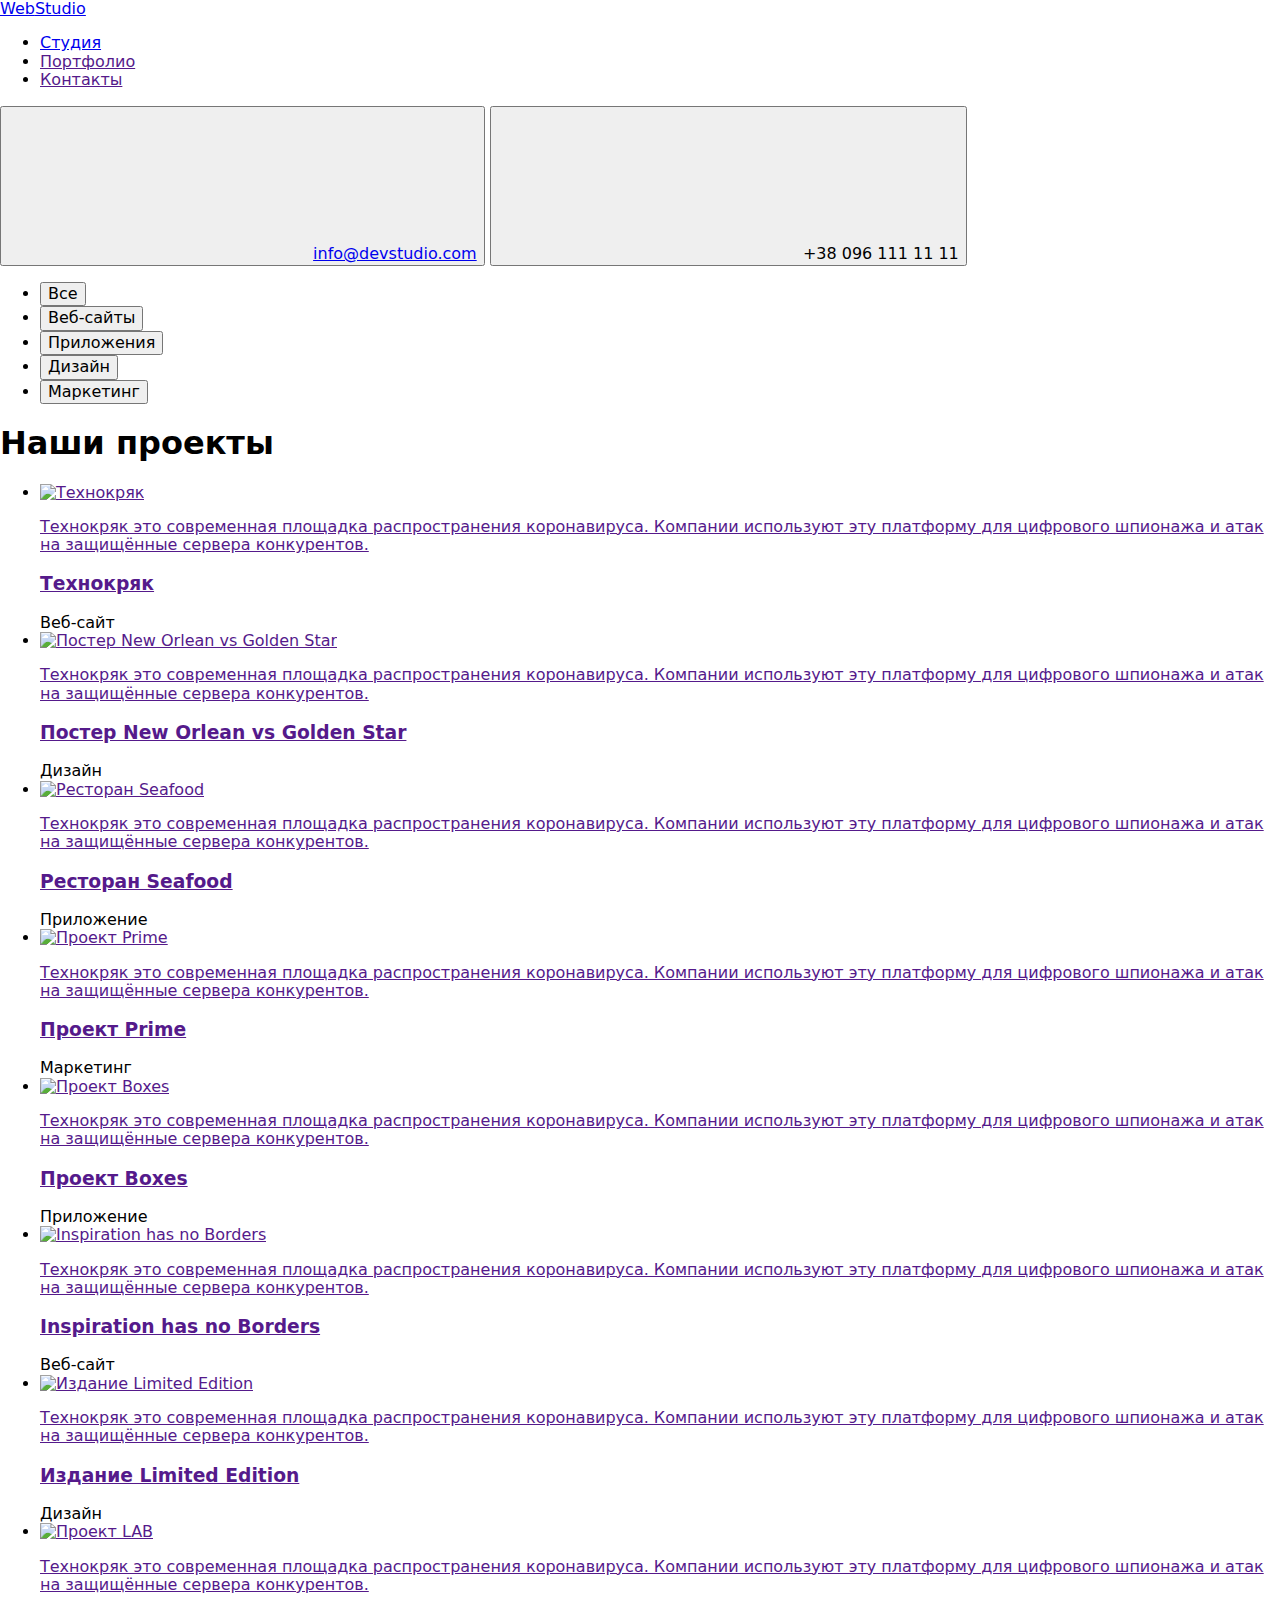
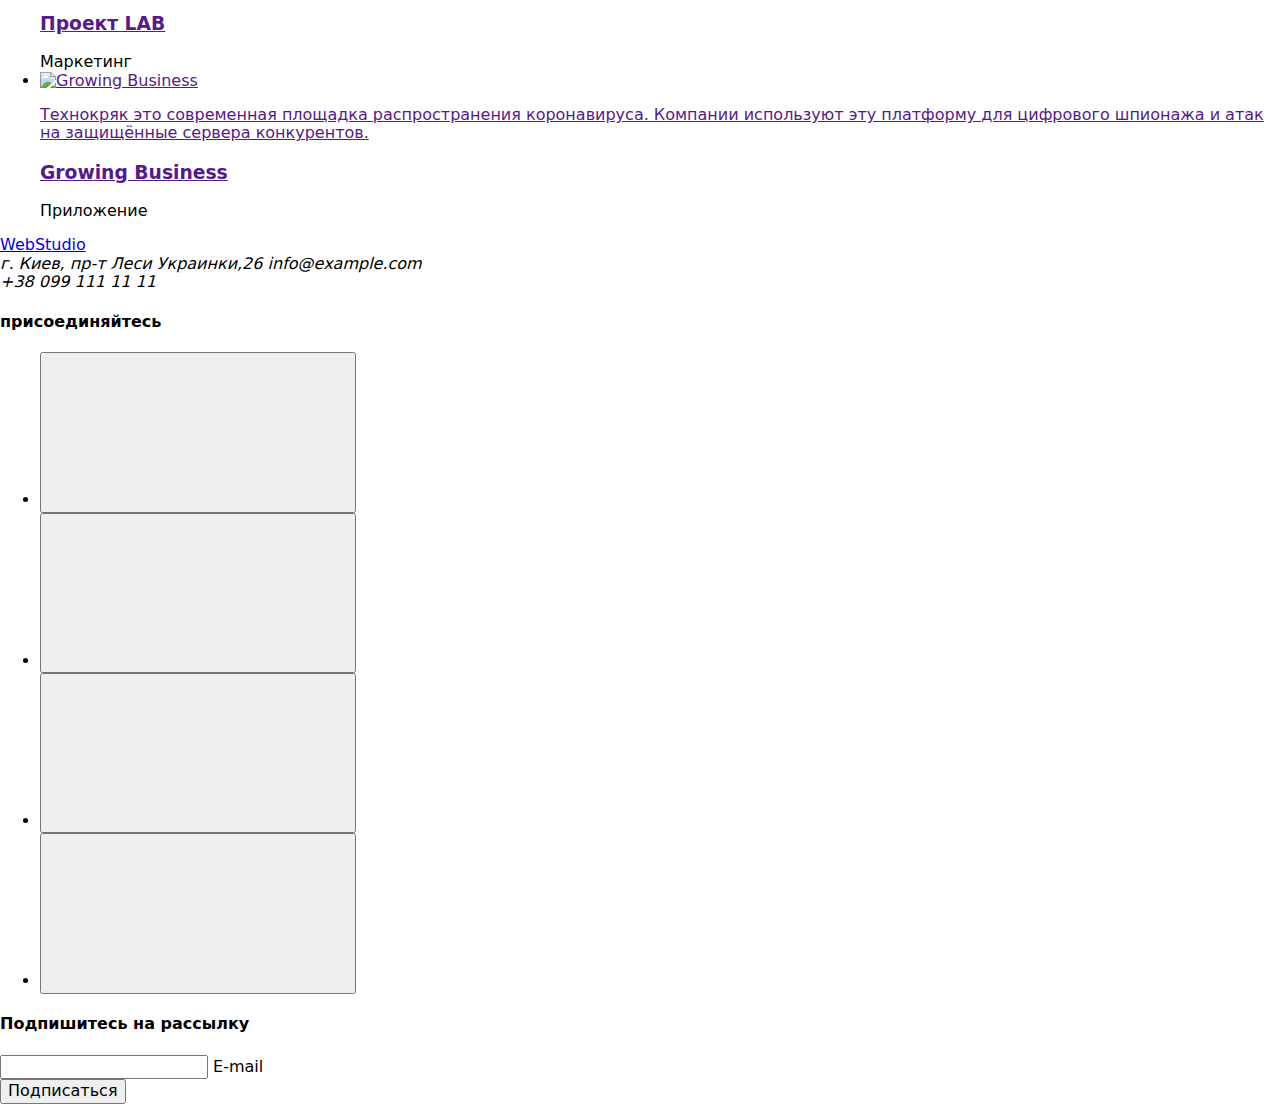
==== portfolio.html @ 4870b4e9 "Add files via upload" ====
<!DOCTYPE html>
<html lang="ru">
  <head>
    <meta charset="UTF-8" />
    <meta name="viewport" content="width=device-width, initial-scale=1.0" />
    <title>Document</title>
    <link href="https://fonts.googleapis.com/css2?family=Raleway:wght@400;700&family=Roboto:wght@400;700;900&display=swap"
      rel="stylesheet">
    <link rel="stylesheet" href="https://cdnjs.cloudflare.com/ajax/libs/modern-normalize/0.6.0/modern-normalize.min.css">
    <link rel="stylesheet" href="./css/style.css" />
  <body>
    <!-- header -->
    <header>
      <nav class="container no-margin header-margin">
        <div class="flex center">
          <a class="logo" href="./index.html">Web<span class="black-logo">Studio</span></a>
          <ul class="list flex">
            <li><a class="nav-text interactive" href="./index.html">Студия</a></li>
            <li><a class="nav-text interactive current" href="">Портфолио</a></li>
            <li><a class="nav-text interactive" href="">Контакты</a></li>
          </ul>
          <address class="flex adress">
            <div>
              <button class="mail-button">
                <svg class="mail-button-icon">
                  <use href="./img/sprite2.svg#icon-envelope"></use>
                </svg>
                <a class="e-mail-address" href="info@devstudio.com">info@devstudio.com</a>
              </button>
              <button class="mail-button">
                <svg class="phone-icon">
                  <use href="./img/sprite2.svg#icon-phone" icon-phone></use>
                </svg>
                <span class="interactive">+38 096 111 11 11</span>
              </button>
            </div>
          </address>
        </div>
        </nav>
    </header>
    <main>
      <!-- upper navigation -->
      <section>
        <div class="container">
          <ul class="flex nav-center">
            <li>
              <button class="portfolio-nav m-n">Все</button>
            </li>
            <li>
              <button class="portfolio-nav m-n">Веб-сайты</button>
            </li>
            <li>
              <button class="portfolio-nav m-n">Приложения</button>
            </li>
            <li>
              <button class="portfolio-nav m-n">Дизайн</button>
            </li>
            <li>
              <button class="portfolio-nav">Маркетинг</button>
            </li>
          </ul>
        </div>
      </section>
      <!-- our projects -->
      
      <section>
        <div class="container">
        <h1 class="opacity">Наши проекты</h1>
        <ul class="flex-container">
          <li class="flex-element border">
            <a href="">
              <div class="our-projects wow ">
                <img class="pic" src="./img/portfolio images/img1.jpg" alt="Технокряк" />
                <div class="projects-overlay">
                <p class="projects-description">
                  Технокряк это современная площадка распространения коронавируса.
                  Компании используют эту платформу для цифрового шпионажа и атак на
                  защищённые сервера конкурентов.
              </p></div>
            </div>
            <h3 class="interactive black-item">Технокряк</h3>
            </a>
            <div class="kind-of-projects">Веб-сайт</div>
            
          </li>
          <li class="flex-element border">
            <a href="">
              <div class="our-projects wow">
                <img
                src="./img/portfolio images/img2.jpg"
                alt="Постер New Orlean vs Golden Star"/>
                <div class="projects-overlay">
                  <p class="projects-description">
                    Технокряк это современная площадка распространения коронавируса.
                    Компании используют эту платформу для цифрового шпионажа и атак на
                    защищённые сервера конкурентов.
                  </p>
                </div>
              </div>
            <h3 class="interactive black-item">Постер New Orlean vs Golden Star</h3></a>
            <div class="kind-of-projects">Дизайн</div>
          </li>
          <li class="flex-element border">
            <a href="">
              <div class="our-projects wow">
              <img 
                src="./img/portfolio images/img3.jpg"
                alt="Ресторан Seafood"/>
                <div class="projects-overlay">
                <p class="projects-description">
                  Технокряк это современная площадка распространения коронавируса.
                  Компании используют эту платформу для цифрового шпионажа и атак на
                  защищённые сервера конкурентов.
                </p>
                </div>
                </div>
              <h3 class="interactive black-item">Ресторан Seafood</h3></a>
            <div class="kind-of-projects">Приложение</div>
            
          </li>
          <li class="flex-element border">
            <a href="">
              <div class="our-projects wow">
              <img src="./img/portfolio images/img4.jpg" alt="Проект Prime"/>
              <div class="projects-overlay">
              <p class="projects-description">
                Технокряк это современная площадка распространения коронавируса.
                Компании используют эту платформу для цифрового шпионажа и атак на
                защищённые сервера конкурентов.
              </p>
              </div>
              </div>
              <h3 class="interactive black-item">Проект Prime</h3>
              </a>
            <div class="kind-of-projects">Маркетинг</div>
          
          </li>
          <li class="flex-element border">
            <a href="">
              <div class="our-projects wow">
              <img src="./img/portfolio images/img5.jpg" alt="Проект Boxes"/>
              <div class="projects-overlay">
              <p class="projects-description">
                Технокряк это современная площадка распространения коронавируса.
                Компании используют эту платформу для цифрового шпионажа и атак на
                защищённые сервера конкурентов.
              </p>
              </div>
              </div>
              <h3 class="interactive black-item">Проект Boxes</h3>
              </a>
            <div class="kind-of-projects">Приложение</div>
            
          </li>
          <li class="flex-element border">
            <a href="">
              <div class="our-projects wow">
              <img
                src="./img/portfolio images/img6.jpg"
                alt="Inspiration has no Borders"/>
                <div class="projects-overlay">
              <p class="projects-description">
                Технокряк это современная площадка распространения коронавируса.
                Компании используют эту платформу для цифрового шпионажа и атак на
                защищённые сервера конкурентов.
              </p>
              </div>
              </div>
              <h3 class="interactive black-item">Inspiration has no Borders</h3>
              </a>
            <div class="kind-of-projects">Веб-сайт</div>
            
          </li>
          <li class="flex-element border">
            <a href="">
              <div class="our-projects wow">
              <img
                src="./img/portfolio images/img7.jpg"
                alt="Издание Limited Edition"/>
                <div class="projects-overlay">
              <p class="projects-description">
                Технокряк это современная площадка распространения коронавируса.
                Компании используют эту платформу для цифрового шпионажа и атак на
                защищённые сервера конкурентов.
              </p>
              </div>
              </div>
              <h3 class="interactive black-item">Издание Limited Edition</h3>
              </a>
            <div class="kind-of-projects">Дизайн</div>
            
          </li>
          <li class="flex-element border">
            <a href="">
              <div class="our-projects wow">
              <img src="./img/portfolio images/img8.jpg" alt="Проект LAB" />
              <div class="projects-overlay">
              <p class="projects-description">
                Технокряк это современная площадка распространения коронавируса.
                Компании используют эту платформу для цифрового шпионажа и атак на
                защищённые сервера конкурентов.
              </p>
              </div>
              </div>
              <h3 class="interactive black-item">Проект LAB</h3>
            </a>
            <div class="kind-of-projects">Маркетинг</div>
            </li>
          <li class="flex-element border">
            <a href="">
              <div class="our-projects wow">
              <img
                src="./img/portfolio images/img9.jpg"
                alt="Growing Business"/>
                <div class="projects-overlay">
                <p class="projects-description">Технокряк это современная площадка распространения коронавируса.
                Компании используют эту платформу для цифрового шпионажа и атак на
                защищённые сервера конкурентов.</p>
                </div>
              </div>
              <h3 class="interactive black-item">Growing Business</h3>
            </a>
            <div class="kind-of-projects">Приложение
            </div>
          </li>
        </ul>
        </div>
      </section>
    </main>
    <!-- footer -->
  <footer class="bgcolor">
    <div class="container all-footer flex-base">
      <div class="footer-address">
        <a class="logo" href="./index.html">Web<span class="white">Studio</span></a>
        <address class="white">
          г. Киев, пр-т Леси Украинки,26
          info@example.com <br>
          +38 099 111 11 11
        </address>
      </div>
      <div class="join">
        <h4>присоединяйтесь</h4>
        <ul class="flex nav-center adress">
          <li>
            <button class="social-footer">
              <svg class="social-footer-icon">
                <use href="./img/sprite.svg#icon-instagram"></use>
              </svg>
            </button>
          </li>
          <li>
            <button class="social-footer">
              <svg class="social-footer-icon">
                <use href="./img/sprite.svg#icon-twitter"></use>
              </svg>
            </button>
          </li>
          <li>
            <button class="social-footer">
              <svg class="social-footer-icon">
                <use href="./img/sprite.svg#icon-facebook"></use>
              </svg>
            </button>
          </li>
          <li>
            <button class="social-footer">
              <svg class="social-footer-icon">
                <use href="./img/sprite.svg#icon-linkedin"></use>
              </svg>
            </button>
          </li>
        </ul>
      </div>
      <div class="subscribe-section">
        <h4 class="footer flex">Подпишитесь на рассылку</h4>
        <div class="e-mail-button">
          <input class="subscribe" type="text" name="e-mail">
          <label class="e-mail" for="e-mail">E-mail</label>
        </div>
      </div>
      <button class="send">Подписаться</button>
  
    </div>
  
  </footer>
  </body>
</html>
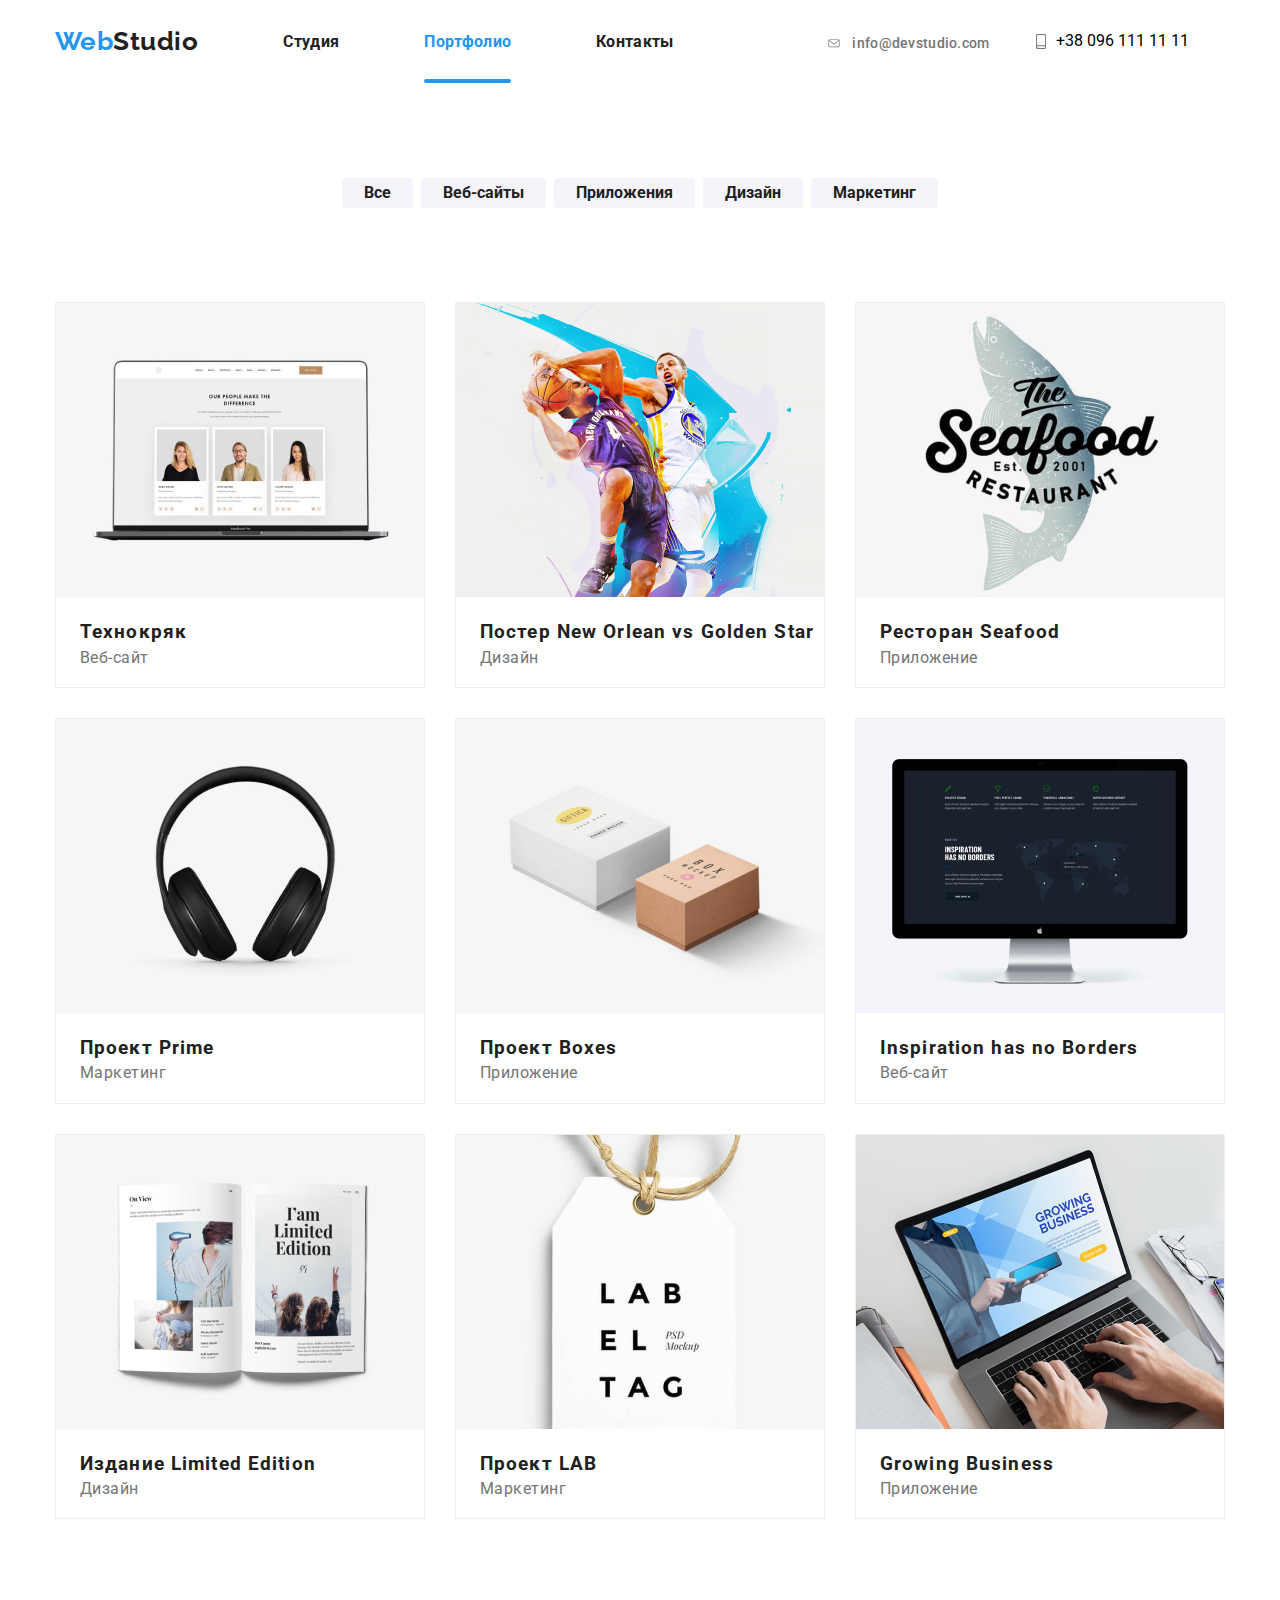
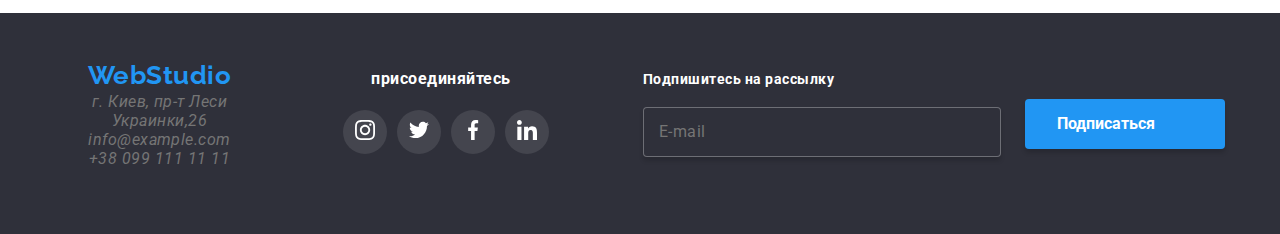
==== commit 84e479db: "sass" ====
--- a/portfolio.html
+++ b/portfolio.html
@@ -7,7 +7,7 @@
     <link href="https://fonts.googleapis.com/css2?family=Raleway:wght@400;700&family=Roboto:wght@400;700;900&display=swap"
       rel="stylesheet">
     <link rel="stylesheet" href="https://cdnjs.cloudflare.com/ajax/libs/modern-normalize/0.6.0/modern-normalize.min.css">
-    <link rel="stylesheet" href="./css/style.css" />
+    <link rel="stylesheet" href="./css/main.min.css" />
   <body>
     <!-- header -->
     <header>
--- a/css/main.min.css
+++ b/css/main.min.css
@@ -0,0 +1,2 @@
+html{-webkit-box-sizing:border-box;box-sizing:border-box}ul{list-style:none;-webkit-padding-start:0;padding-inline-start:0;-webkit-margin-before:0;margin-block-start:0;-webkit-margin-after:0;margin-block-end:0}a{text-decoration:none}h1,h2,h3,h4,ul,p{margin-top:0}body{background:#ffffff;font-family:"Roboto", sans-serif;color:#757575;letter-spacing:0.03em;font-size:16px;line-height:1.2}.pad{padding-top:94px;padding-bottom:94px}.container{position:relative;margin-left:auto;margin-right:auto;padding-left:15px;padding-right:15px;width:1200px;text-align:center}section{margin-bottom:94px}.list{list-style:none;color:#212121}.flex{display:-webkit-box;display:-ms-flexbox;display:flex;-webkit-box-align:center;-ms-flex-align:center;align-items:center}.button{font-family:inherit;display:inline-block;border-radius:4px;margin:0;padding:0}.form-field{position:relative}.flex-container{display:-webkit-box;display:-ms-flexbox;display:flex;-ms-flex-wrap:wrap;flex-wrap:wrap}.flex-element{width:370px;margin-right:30px;margin-bottom:30px}.logo{font-family:"Raleway", sans-serif;font-weight:700;color:#2196f3;font-size:26px;line-height:1.2}.black-logo{color:#212121}.nav-text.current{color:#2196f3}.no-margin{margin-bottom:0}.nav-text{color:#212121;font-family:"Roboto", sans-serif;font-weight:700;letter-spacing:0.02em;margin-left:50px;display:block;padding-top:32px;padding-bottom:32px}.nav-text:first-child{margin-left:85px}.nav-text:hover,.nav-text:focus{color:#2196f3;-webkit-transition:250ms cubic-bezier(0.4, 0, 0.2, 1);transition:250ms cubic-bezier(0.4, 0, 0.2, 1)}.current{position:relative;display:block}.current::after{content:"";width:100%;height:4px;position:absolute;display:block;bottom:0;background-color:#2196f3;border-radius:2px}.header-margin{margin-bottom:94px}.adress{margin-left:auto}.mail-button{display:-webkit-inline-box;display:-ms-inline-flexbox;display:inline-flex;-webkit-box-align:center;-ms-flex-align:center;align-items:center;border-style:none;padding-top:32px;padding-bottom:32px;background-color:#fff;text-decoration:none;margin-right:30px;cursor:pointer}.mail-button-icon{height:11.2px;width:16px;margin-right:10px;fill:#757575}.mail-button:hover .mail-button-icon{fill:#2196f3;-webkit-transition:250ms cubic-bezier(0.4, 0, 0.2, 1);transition:250ms cubic-bezier(0.4, 0, 0.2, 1)}.phone-icon{height:15px;width:10px;margin-right:10px;fill:#757575}.mail-button:hover .phone-icon{fill:#2196f3;-webkit-transition:250ms cubic-bezier(0.4, 0, 0.2, 1);transition:250ms cubic-bezier(0.4, 0, 0.2, 1)}.e-mail-address{color:#757575;font-weight:500;font-size:14px;line-height:1.2;letter-spacing:0.02em}.mail-button:hover .e-mail-address{color:#2196f3;-webkit-transition:250ms cubic-bezier(0.4, 0, 0.2, 1);transition:250ms cubic-bezier(0.4, 0, 0.2, 1)}.overlay{background-image:-webkit-gradient(linear, left top, right top, from(rgba(47,48,58,0.8)), to(rgba(47,48,58,0.8))),url("../../img/images/header img.jpg");background-image:linear-gradient(to right, rgba(47,48,58,0.8), rgba(47,48,58,0.8)),url("../../img/images/header img.jpg");height:600px;max-width:1600px;margin-left:auto;margin-right:auto}.hero-title{font-weight:900px;font-size:44px;line-height:1.36;letter-spacing:0.06em;color:#fff;padding:200px 252px;padding-bottom:0px;margin-bottom:0}.hero-order{font-weight:700;font-size:16px;line-height:1.87px;letter-spacing:0.06em;margin-top:30px;margin-bottom:200px}.button.primary{color:#fff;background-color:#2196f3;font-weight:700;font-size:16px;line-height:30px;cursor:pointer;padding:10px 32px;border:none;width:200px;height:50px}.button{font-family:inherit;display:inline-block;border-radius:4px}.modal{position:absolute;width:528px;height:581px;-webkit-box-shadow:0px 2px 1px rgba(0,0,0,0.2),0px 1px 1px rgba(0,0,0,0.14),0px 1px 3px rgba(0,0,0,0.12);box-shadow:0px 2px 1px rgba(0,0,0,0.2),0px 1px 1px rgba(0,0,0,0.14),0px 1px 3px rgba(0,0,0,0.12);left:536px;top:160px;background-color:#fff;border-radius:4px}.modal-title{font-weight:700px;font-size:20px;line-height:1.2;text-align:center;letter-spacing:0.03em;color:#212121;margin-top:40px;margin-left:40px;margin-right:40px;margin-bottom:30px}.backdrop{position:fixed;width:1600px;height:1024px;left:0px;top:0px;background:rgba(0,0,0,0.2);z-index:3}.backdrophidden{opacity:0;pointer-events:none}.space{position:relative;border:1px solid rgba(33,33,33,0.2);-webkit-box-sizing:border-box;box-sizing:border-box;border-radius:4px;width:448px;height:40px;margin-bottom:28px;cursor:pointer;padding-left:42px}.space:focus+.label{color:#2196f3;-webkit-transform:translateY(-32px);transform:translateY(-32px)}.space:not(:placeholder-shown)+label{-webkit-transform:translateY(-36px);transform:translateY(-36px)}.space:focus ~ .icon{fill:var(--accent-color)}.space:hover,.space:focus{border:1px solid #2196F3}.label{position:absolute;left:82px;top:12px;bottom:12px;font-weight:400px;font-size:14px;line-height:1.2;letter-spacing:0.01em}.comment{position:relative}.label-comment{position:absolute;left:57px;top:12px;bottom:12px;font-weight:400px;font-size:14px;line-height:1.2;letter-spacing:0.01em}.comment:focus .label-comment{color:#2196f3;-webkit-transform:translateY(-36px);transform:translateY(-36px)}.comment-space:focus+.label-comment{color:#2196f3;-webkit-transform:translateY(-32px);transform:translateY(-32px)}.comment-space{border:1px solid rgba(33,33,33,0.2);-webkit-box-sizing:border-box;box-sizing:border-box;border-radius:4px;width:448px;height:120px;cursor:pointer;margin-bottom:20px}.name.icon{position:absolute;width:12px;height:12px;top:14px;left:60px}.tel.icon{position:absolute;width:13px;height:13px;top:13.26px;left:60px}.e-mail.icon{position:absolute;width:15px;height:12px;top:14px;left:60px}.accept{display:-webkit-box;display:-ms-flexbox;display:flex;-webkit-box-align:center;-ms-flex-align:center;align-items:center;margin-left:54px;margin-bottom:30px;font-weight:400px;font-size:14px;line-height:1.7;letter-spacing:0.03em}.icon-cross{position:absolute;top:8px;right:8px;width:30px;height:30px;border:1px solid rgba(0,0,0,0.1);border-radius:50%;padding:7px;cursor:pointer}.accent{color:#2196f3}.checkbox{position:absolute;width:1px;height:1px;margin:-1px;padding:0;border:0;clip:rect(0 0 0 0);overflow:hidden}.accept-icon{margin-left:9px}.checkbox:checked+.accept-icon{background-color:#2196f3;background-image:url("../../img/vector/icon check.svg");background-size:contain;background-color:transparent}.opacity{position:absolute;opacity:0}.block{margin-left:30px}.antenna{display:inline-block;height:120px;width:270px;margin-bottom:30px;border-radius:4px;border-style:none;background-color:#F5F4FA;background-image:url("../../img/vector/antenna 1.svg");background-size:65.32px 70px;background-repeat:no-repeat;background-position:center}.clock{display:inline-block;height:120px;width:270px;border-radius:4px;border-style:none;background-color:#F5F4FA;margin-bottom:30px;background-image:url("../../img/vector/clock 1.svg");background-size:66.96px 70px;background-repeat:no-repeat;background-position:center}.diagram{display:inline-block;height:120px;width:270px;border-radius:4px;border-style:none;background-color:#F5F4FA;margin-bottom:30px;background-image:url("../../img/vector/diagram 1.svg");background-size:70px 53.69px;background-repeat:no-repeat;background-position:center}.astronaut{display:inline-block;height:120px;width:270px;border-radius:4px;border-style:none;background-color:#F5F4FA;margin-bottom:30px;background-image:url("../../img/vector/astronaut.svg");background-size:70px 70px;background-repeat:no-repeat;background-position:center}.section-title{font-size:14px;line-height:16px;color:#212121}.paragraph{font-size:14px;line-height:24px;color:#757575}.just-cont{-webkit-box-pack:justify;-ms-flex-pack:justify;justify-content:space-between}.section-item{position:relative}.section-text{content:"";position:absolute;width:100%;height:70px;background-color:rgba(47,48,58,0.8);bottom:0;color:#fff;font-weight:bold;text-transform:uppercase;font-size:14px;line-height:1.2;letter-spacing:0.03em;margin:0;padding-top:27px}.team-background{background-color:#F5F4FA}.white-background{background-color:#fff;-webkit-box-shadow:0px 2px 1px rgba(0,0,0,0.2),0px 1px 1px rgba(0,0,0,0.14),0px 1px 3px rgba(0,0,0,0.12);box-shadow:0px 2px 1px rgba(0,0,0,0.2),0px 1px 1px rgba(0,0,0,0.14),0px 1px 3px rgba(0,0,0,0.12);border-radius:0px 0px 4px 4px}.black-text{color:#212121;letter-spacing:0.03em}.around{-webkit-box-pack:space-evenly;-ms-flex-pack:space-evenly;justify-content:space-evenly}.social{display:inline-block;height:44px;width:44px;border-radius:50%;border-style:none;padding:0;margin:0;background-color:#fff;cursor:pointer;margin-bottom:24px}.social:hover{background-color:#2196f3;-webkit-transition:250ms cubic-bezier(0.4, 0, 0.2, 1);transition:250ms cubic-bezier(0.4, 0, 0.2, 1)}.social-icon{width:20px;height:20px;fill:#AFB1B8}.social:hover .social-icon{fill:white;-webkit-transition:250ms cubic-bezier(0.4, 0, 0.2, 1);transition:250ms cubic-bezier(0.4, 0, 0.2, 1)}.button-client{-webkit-box-sizing:border-box;box-sizing:border-box;border-radius:4px;width:170px;height:90px;border:1px solid #AFB1B8;background-color:#fff;cursor:pointer}.button-client:hover,.button-client:focus{border-color:#2196f3;-webkit-transition:250ms cubic-bezier(0.4, 0, 0.2, 1);transition:250ms cubic-bezier(0.4, 0, 0.2, 1)}.button-icon-one{width:44.27px;height:49.23px;fill:#AFB1B8}.button-client:hover .button-icon-one{fill:#2196f3;-webkit-transition:250ms cubic-bezier(0.4, 0, 0.2, 1);transition:250ms cubic-bezier(0.4, 0, 0.2, 1)}.button-icon-two{width:40px;height:52px;fill:#AFB1B8}.button-client:hover .button-icon-two{fill:#2196f3;-webkit-transition:250ms cubic-bezier(0.4, 0, 0.2, 1);transition:250ms cubic-bezier(0.4, 0, 0.2, 1)}.button-icon-three{width:41px;height:42.6px;fill:#AFB1B8}.button-client:hover .button-icon-three{fill:#2196f3;-webkit-transition:250ms cubic-bezier(0.4, 0, 0.2, 1);transition:250ms cubic-bezier(0.4, 0, 0.2, 1)}.button-icon-four{width:79.66px;height:42.02px;fill:#AFB1B8}.button-client:hover .button-icon-four{fill:#2196f3;-webkit-transition:250ms cubic-bezier(0.4, 0, 0.2, 1);transition:250ms cubic-bezier(0.4, 0, 0.2, 1)}.button-icon-five{width:59px;height:47px;fill:#AFB1B8}.button-icon-five .button-client:hover .button-icon-five{fill:#2196f3;-webkit-transition:250ms cubic-bezier(0.4, 0, 0.2, 1);transition:250ms cubic-bezier(0.4, 0, 0.2, 1)}.button-icon-six{width:88.48px;height:45.44px;fill:#AFB1B8}.button-client:hover .button-icon-six{fill:#2196f3;-webkit-transition:250ms cubic-bezier(0.4, 0, 0.2, 1);transition:250ms cubic-bezier(0.4, 0, 0.2, 1)}.footer{font-weight:700;font-size:14px;line-height:1.2;color:#fff}.bgcolor{background-color:#2f303a;text-align:center}.flex-base{display:-webkit-box;display:-ms-flexbox;display:flex;-webkit-box-align:baseline;-ms-flex-align:baseline;align-items:baseline}.join{margin-left:69px;margin-right:94px;margin-top:56px;margin-bottom:56px;color:#fff}.social-footer{display:inline-block;height:44px;width:44px;border-radius:50%;border-style:none;padding:0;margin:0;background-color:rgba(255,255,255,0.1);cursor:pointer;margin-bottom:24px;margin-left:10px}.social-footer:hover{background-color:#2196f3;-webkit-transition:250ms cubic-bezier(0.4, 0, 0.2, 1);transition:250ms cubic-bezier(0.4, 0, 0.2, 1)}.subscribe-section{margin-right:12px}.subscribe{width:358px;height:50px;border:1px solid rgba(255,255,255,0.3);-webkit-box-sizing:border-box;box-sizing:border-box;-webkit-box-shadow:0px 4px 4px rgba(0,0,0,0.15);box-shadow:0px 4px 4px rgba(0,0,0,0.15);border-radius:4px;background-color:#2f303a}.e-mail{position:absolute;top:15px;left:16px}.subscribe:focus+.e-mail{color:transparent}.subscribe:not(:placeholder-shown)+.subscribe:focus+.e-mail{color:transparent}.e-mail-button{display:-webkit-box;display:-ms-flexbox;display:flex;position:relative}.social-footer-icon{width:20px;height:20px;fill:#fff}.send{display:-webkit-box;display:-ms-flexbox;display:flex;-webkit-box-align:center;-ms-flex-align:center;align-items:center;-ms-flex-item-align:center;align-self:center;color:#fff;background-color:#2196f3;font-weight:700;font-size:16px;line-height:30px;cursor:pointer;padding:10px 32px;border:none;min-width:200px;height:50px;-webkit-box-shadow:0px 4px 4px rgba(0,0,0,0.15);box-shadow:0px 4px 4px rgba(0,0,0,0.15);border-radius:4px;margin-left:12px}.send-icon{width:24px;height:24px;margin-left:10px}.portfolio-nav{display:-webkit-inline-box;display:-ms-inline-flexbox;display:inline-flex;border:none;margin:0;padding:6px 22px;border-radius:4px;background-color:#F5F4FA;color:#212121;font-weight:700;font-size:1.6;cursor:pointer}.portfolio-nav:hover,.portfolio-nav:focus{background-color:#2196f3;color:#fff;-webkit-transition:250ms cubic-bezier(0.4, 0, 0.2, 1);transition:250ms cubic-bezier(0.4, 0, 0.2, 1)}.nav-center{-webkit-box-pack:center;-ms-flex-pack:center;justify-content:center}.m-n{margin-right:8px}.border{border:1px solid #EEEEEE;cursor:pointer}.border:hover,.border:focus{-webkit-box-shadow:1px 4px 6px rgba(0,0,0,0.16),0px 4px 4px rgba(0,0,0,0.06),0px 1px 1px rgba(0,0,0,0.12);box-shadow:1px 4px 6px rgba(0,0,0,0.16),0px 4px 4px rgba(0,0,0,0.06),0px 1px 1px rgba(0,0,0,0.12);-webkit-transition:250ms cubic-bezier(0.4, 0, 0.2, 1);transition:250ms cubic-bezier(0.4, 0, 0.2, 1)}.our-projects{position:relative;margin-bottom:20px}.wow{position:relative;overflow:hidden}.projects-overlay{display:inline-block;position:absolute;top:0;left:0;width:100%;height:100%;background-color:rgba(33,150,243,0.9);-webkit-transform:translateY(100%);transform:translateY(100%);pointer-events:none;-webkit-transition:250ms cubic-bezier(0.4, 0, 0.2, 1);transition:250ms cubic-bezier(0.4, 0, 0.2, 1)}.projects-description{display:block;position:absolute;font-weight:400px;opacity:1;width:370px;height:100%;text-align:center;font-size:18px;line-height:1.55;letter-spacing:0.03em;top:63px}.black-item{letter-spacing:0.06em;color:#212121;margin-bottom:4px;-webkit-box-align:start;-ms-flex-align:start;align-items:flex-start;text-align:start;padding-left:24px}.kind-of-projects{margin-bottom:20px;text-align:start;padding-left:24px}.flex-element:nth-child(3n){margin-right:0}.flex-element:nth-last-child(-n+3){margin-bottom:0}.border:hover .projects-overlay{-webkit-transform:translateY(0%);transform:translateY(0%);-webkit-transition:250ms cubic-bezier(0.4, 0, 0.2, 1);transition:250ms cubic-bezier(0.4, 0, 0.2, 1);color:#fff}
+/*# sourceMappingURL=main.min.css.map */